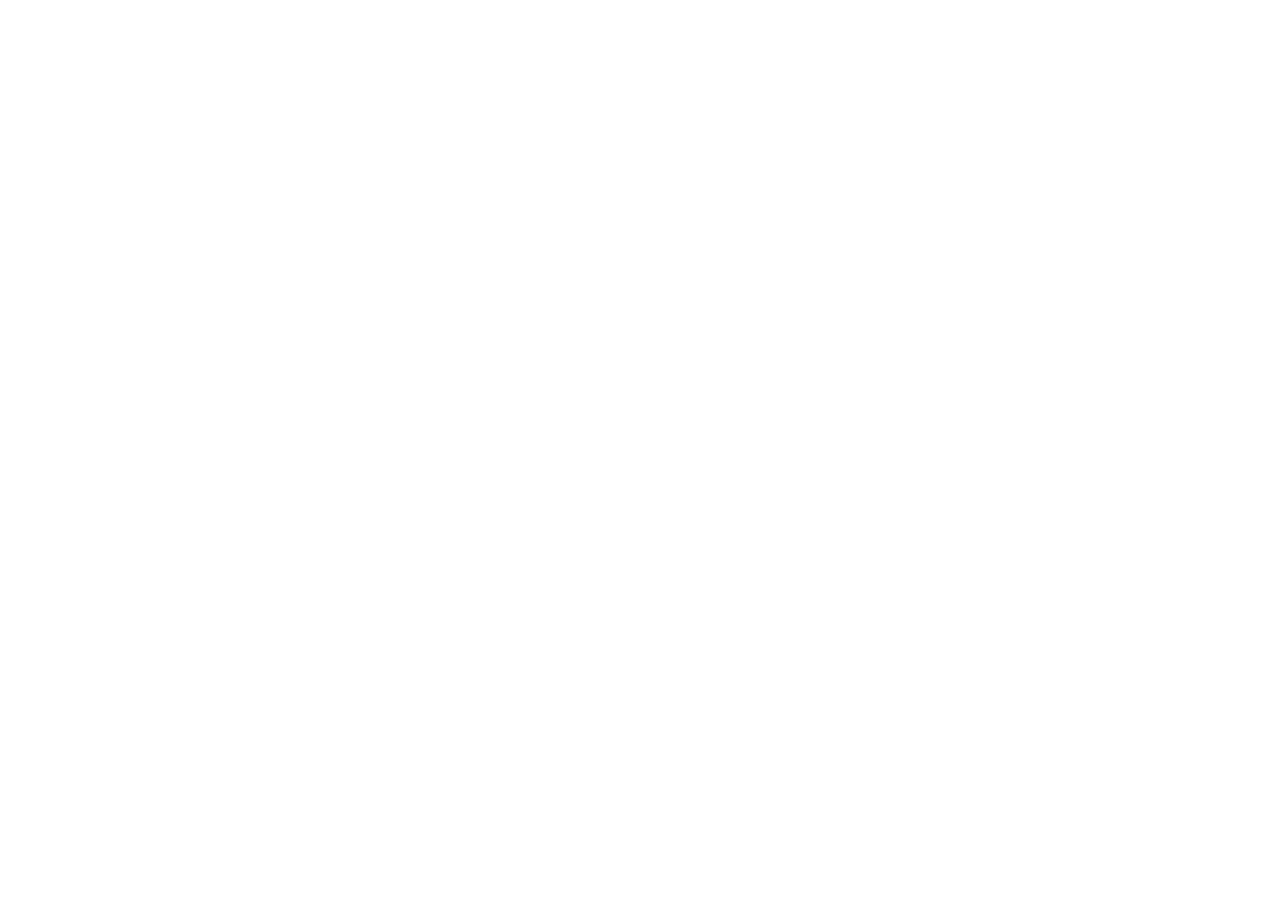
==== index.html @ c6e2e748 "Primeiro Commit" ====
<!DOCTYPE html>
<html lang="pt-BR">
<head>
    <meta charset="UTF-8">
    <meta name="viewport" content="width=device-width, initial-scale=1.0">
    <title>Projeto Sites Dupla</title>
</head>
<body>
    
</body>
</html>
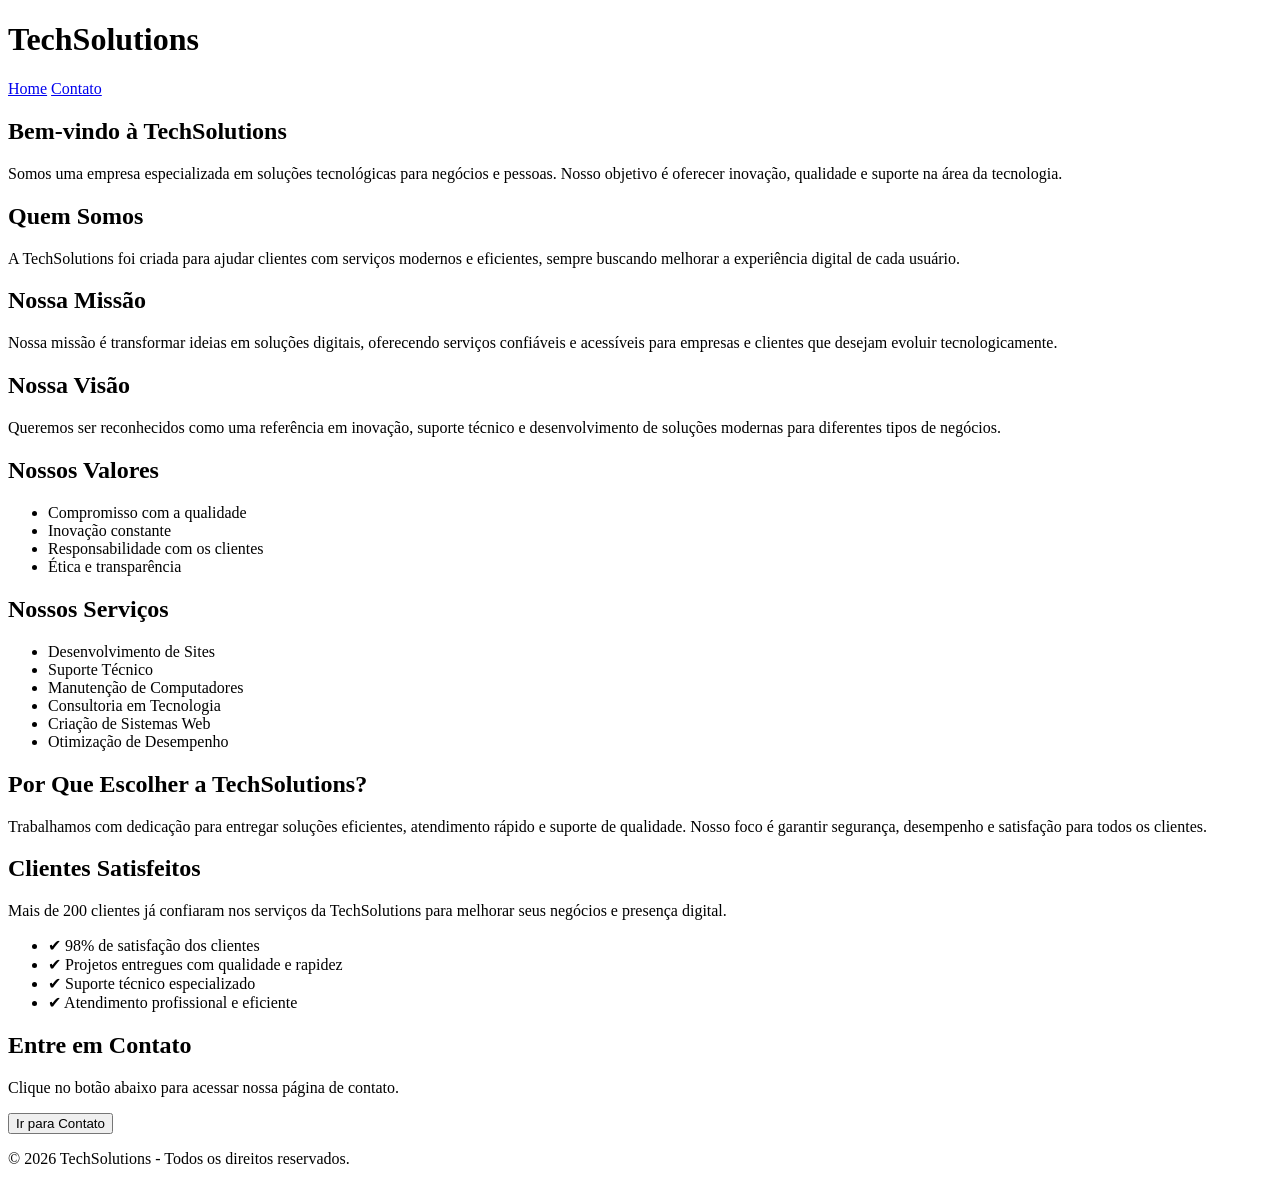
==== commit c11551cc: "Estrutura inicial da home" ====
--- a/index.html
+++ b/index.html
@@ -1,11 +1,135 @@
 <!DOCTYPE html>
 <html lang="pt-BR">
+
 <head>
     <meta charset="UTF-8">
     <meta name="viewport" content="width=device-width, initial-scale=1.0">
-    <title>Projeto Sites Dupla</title>
+    <title>TechSolutions</title>
+
+    <link rel="stylesheet" href="style.css">
 </head>
+
 <body>
-    
+
+    <header>
+        <h1>TechSolutions</h1>
+
+        <nav>
+            <a href="index.html">Home</a>
+            <a href="contato.html">Contato</a>
+        </nav>
+    </header>
+
+    <main>
+
+        <section>
+            <h2>Bem-vindo à TechSolutions</h2>
+
+            <p>
+                Somos uma empresa especializada em soluções tecnológicas
+                para negócios e pessoas. Nosso objetivo é oferecer
+                inovação, qualidade e suporte na área da tecnologia.
+            </p>
+        </section>
+
+        <section>
+            <h2>Quem Somos</h2>
+
+            <p>
+                A TechSolutions foi criada para ajudar clientes com
+                serviços modernos e eficientes, sempre buscando
+                melhorar a experiência digital de cada usuário.
+            </p>
+        </section>
+
+        <section>
+            <h2>Nossa Missão</h2>
+
+            <p>
+                Nossa missão é transformar ideias em soluções digitais,
+                oferecendo serviços confiáveis e acessíveis para empresas
+                e clientes que desejam evoluir tecnologicamente.
+            </p>
+        </section>
+
+        <section>
+            <h2>Nossa Visão</h2>
+
+            <p>
+                Queremos ser reconhecidos como uma referência em inovação,
+                suporte técnico e desenvolvimento de soluções modernas
+                para diferentes tipos de negócios.
+            </p>
+        </section>
+
+        <section>
+            <h2>Nossos Valores</h2>
+
+            <ul>
+                <li>Compromisso com a qualidade</li>
+                <li>Inovação constante</li>
+                <li>Responsabilidade com os clientes</li>
+                <li>Ética e transparência</li>
+            </ul>
+        </section>
+
+        <section>
+            <h2>Nossos Serviços</h2>
+
+            <ul>
+                <li>Desenvolvimento de Sites</li>
+                <li>Suporte Técnico</li>
+                <li>Manutenção de Computadores</li>
+                <li>Consultoria em Tecnologia</li>
+                <li>Criação de Sistemas Web</li>
+                <li>Otimização de Desempenho</li>
+            </ul>
+        </section>
+
+        <section>
+            <h2>Por Que Escolher a TechSolutions?</h2>
+
+            <p>
+                Trabalhamos com dedicação para entregar soluções eficientes,
+                atendimento rápido e suporte de qualidade. Nosso foco é garantir
+                segurança, desempenho e satisfação para todos os clientes.
+            </p>
+        </section>
+
+        <section>
+            <h2>Clientes Satisfeitos</h2>
+
+            <p>
+                Mais de 200 clientes já confiaram nos serviços da TechSolutions
+                para melhorar seus negócios e presença digital.
+            </p>
+
+            <ul>
+                <li>✔ 98% de satisfação dos clientes</li>
+                <li>✔ Projetos entregues com qualidade e rapidez</li>
+                <li>✔ Suporte técnico especializado</li>
+                <li>✔ Atendimento profissional e eficiente</li>
+            </ul>
+        </section>
+
+        <section>
+            <h2>Entre em Contato</h2>
+
+            <p>
+                Clique no botão abaixo para acessar nossa página de contato.
+            </p>
+
+            <a href="contato.html">
+                <button>Ir para Contato</button>
+            </a>
+        </section>
+
+    </main>
+
+    <footer>
+        <p>© 2026 TechSolutions - Todos os direitos reservados.</p>
+    </footer>
+
 </body>
+
 </html>
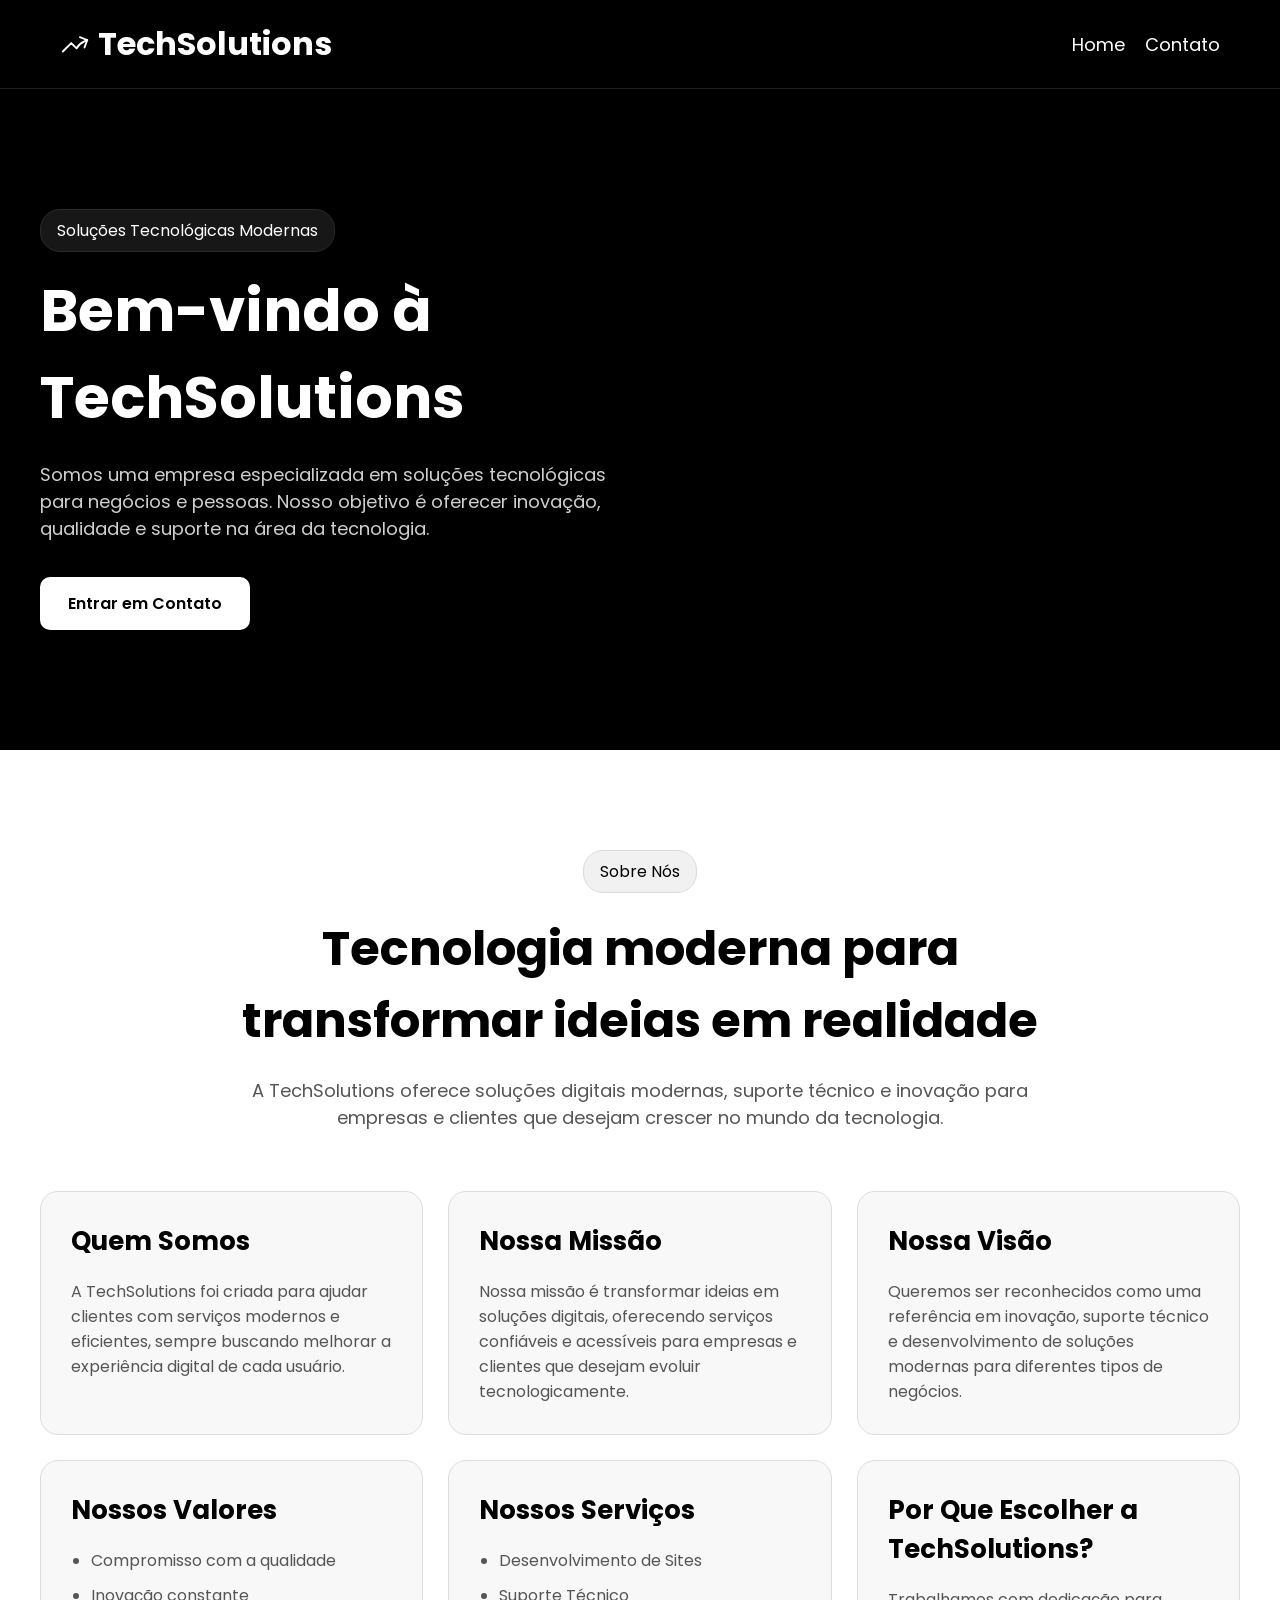
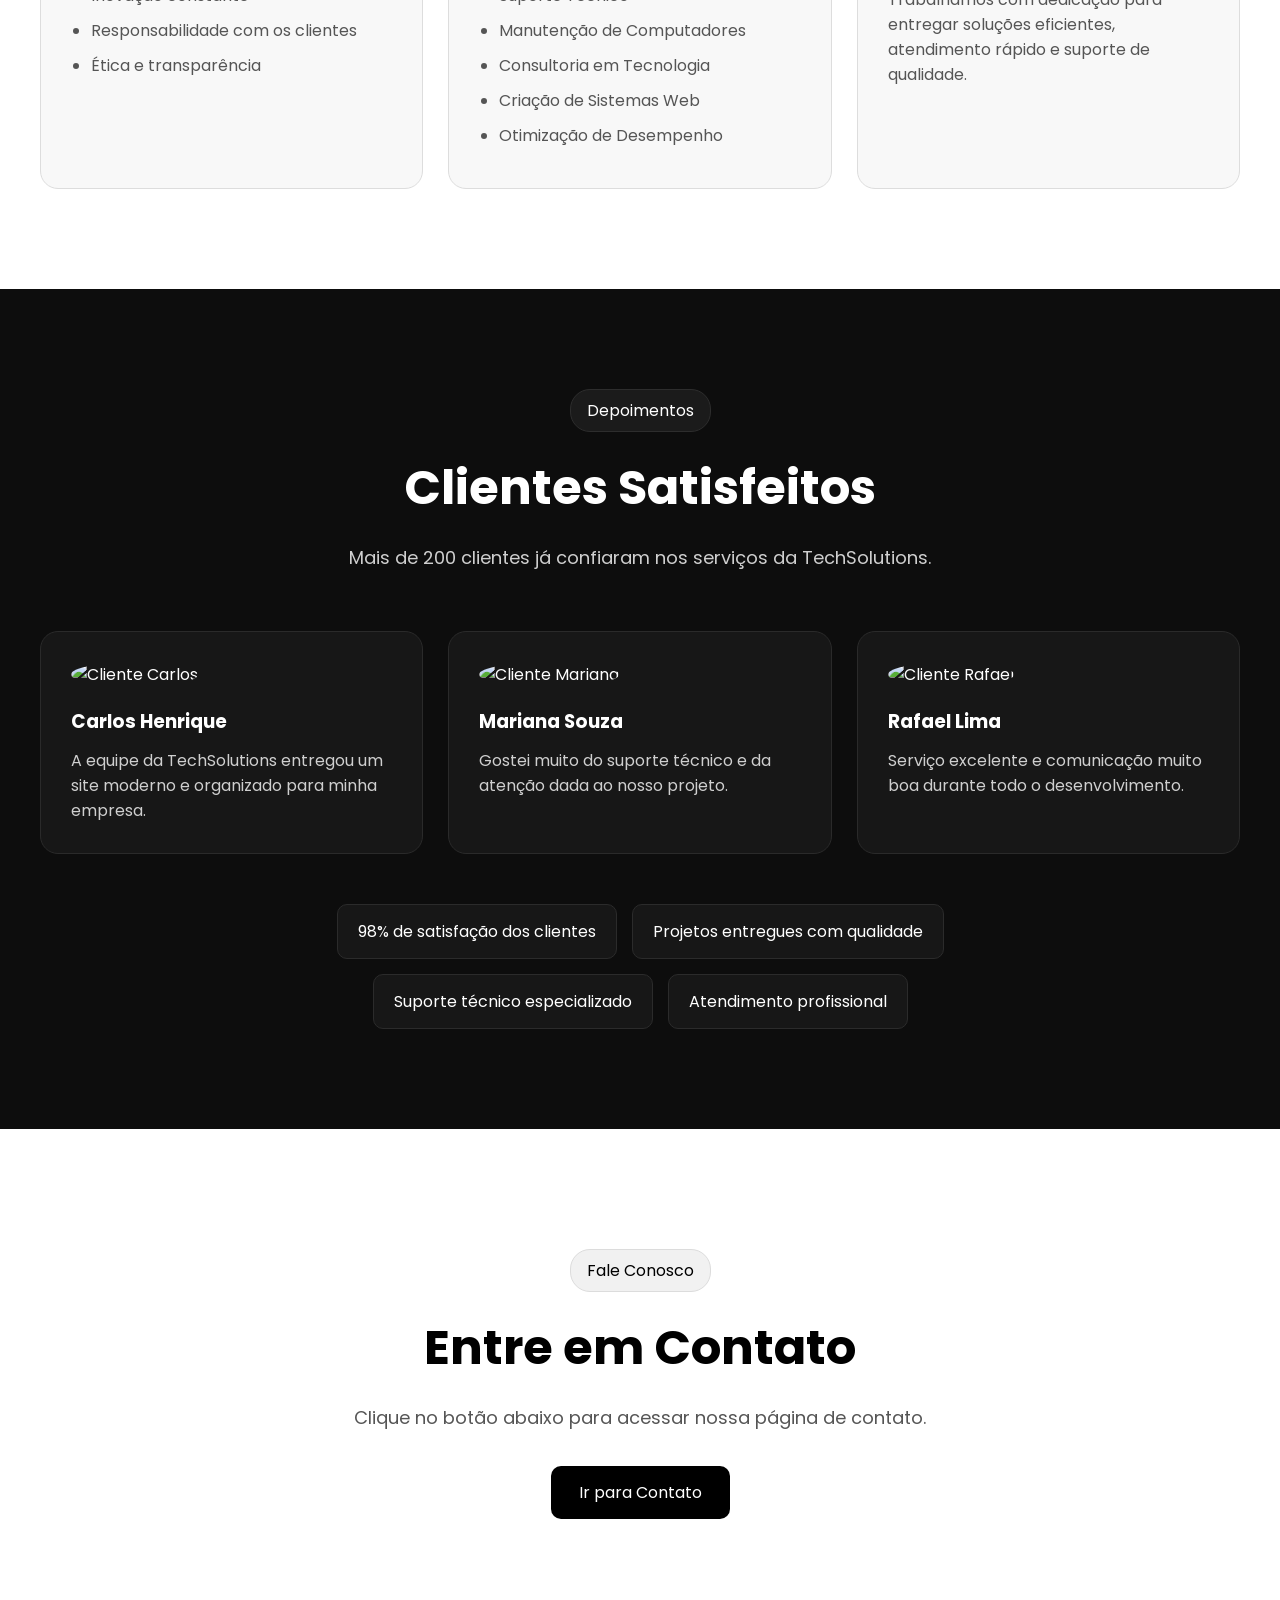
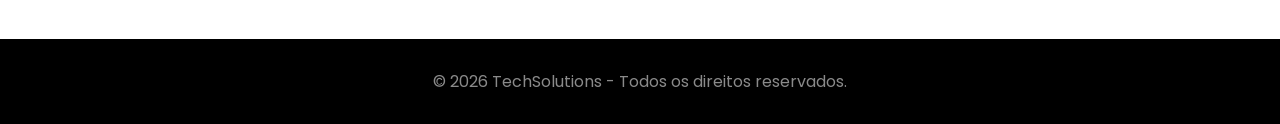
==== commit 4e168e0e: "css da página inicial e adicionando sessões" ====
--- a/index.html
+++ b/index.html
@@ -12,116 +12,258 @@
 <body>
 
     <header>
-        <h1>TechSolutions</h1>
-
-        <nav>
-            <a href="index.html">Home</a>
-            <a href="contato.html">Contato</a>
-        </nav>
+
+        <div class="cabecalho">
+
+            <div class="logo">
+
+                <svg xmlns="http://www.w3.org/2000/svg" fill="none" viewBox="0 0 24 24" stroke-width="1.5"
+                    stroke="currentColor">
+
+                    <path stroke-linecap="round" stroke-linejoin="round"
+                        d="M2.25 18 9 11.25l4.306 4.306a11.95 11.95 0 0 1 5.814-5.518l2.74-1.22m0 0-5.94-2.281m5.94 2.28-2.28 5.941" />
+
+                </svg>
+
+                <h1>TechSolutions</h1>
+
+            </div>
+
+            <nav>
+                <a href="index.html">Home</a>
+                <a href="contato.html">Contato</a>
+            </nav>
+
+        </div>
+
     </header>
 
     <main>
 
-        <section>
-            <h2>Bem-vindo à TechSolutions</h2>
-
-            <p>
-                Somos uma empresa especializada em soluções tecnológicas
-                para negócios e pessoas. Nosso objetivo é oferecer
-                inovação, qualidade e suporte na área da tecnologia.
-            </p>
-        </section>
-
-        <section>
-            <h2>Quem Somos</h2>
-
-            <p>
-                A TechSolutions foi criada para ajudar clientes com
-                serviços modernos e eficientes, sempre buscando
-                melhorar a experiência digital de cada usuário.
-            </p>
-        </section>
-
-        <section>
-            <h2>Nossa Missão</h2>
-
-            <p>
-                Nossa missão é transformar ideias em soluções digitais,
-                oferecendo serviços confiáveis e acessíveis para empresas
-                e clientes que desejam evoluir tecnologicamente.
-            </p>
-        </section>
-
-        <section>
-            <h2>Nossa Visão</h2>
-
-            <p>
-                Queremos ser reconhecidos como uma referência em inovação,
-                suporte técnico e desenvolvimento de soluções modernas
-                para diferentes tipos de negócios.
-            </p>
-        </section>
-
-        <section>
-            <h2>Nossos Valores</h2>
-
-            <ul>
-                <li>Compromisso com a qualidade</li>
-                <li>Inovação constante</li>
-                <li>Responsabilidade com os clientes</li>
-                <li>Ética e transparência</li>
+        <section class="banner">
+
+            <div class="banner-conteudo">
+
+                <span class="banner-texto">
+                    Soluções Tecnológicas Modernas
+                </span>
+
+                <h2 class="banner-titulo">
+                    Bem-vindo à TechSolutions
+                </h2>
+
+                <p class="banner-descricao">
+                    Somos uma empresa especializada em soluções tecnológicas
+                    para negócios e pessoas. Nosso objetivo é oferecer
+                    inovação, qualidade e suporte na área da tecnologia.
+                </p>
+
+                <a href="contato.html" class="banner-botao">
+                    Entrar em Contato
+                </a>
+
+            </div>
+
+        </section>
+
+        <section class="sobre">
+
+            <div class="sobre-topo">
+
+                <span class="sobre-texto">
+                    Sobre Nós
+                </span>
+
+                <h2>
+                    Tecnologia moderna para transformar ideias em realidade
+                </h2>
+
+                <p>
+                    A TechSolutions oferece soluções digitais modernas,
+                    suporte técnico e inovação para empresas e clientes
+                    que desejam crescer no mundo da tecnologia.
+                </p>
+
+            </div>
+
+            <div class="sobre-cards">
+
+                <div class="card">
+                    <h3>Quem Somos</h3>
+
+                    <p>
+                        A TechSolutions foi criada para ajudar clientes com
+                        serviços modernos e eficientes, sempre buscando
+                        melhorar a experiência digital de cada usuário.
+                    </p>
+                </div>
+
+                <div class="card">
+                    <h3>Nossa Missão</h3>
+
+                    <p>
+                        Nossa missão é transformar ideias em soluções digitais,
+                        oferecendo serviços confiáveis e acessíveis para empresas
+                        e clientes que desejam evoluir tecnologicamente.
+                    </p>
+                </div>
+
+                <div class="card">
+                    <h3>Nossa Visão</h3>
+
+                    <p>
+                        Queremos ser reconhecidos como uma referência em inovação,
+                        suporte técnico e desenvolvimento de soluções modernas
+                        para diferentes tipos de negócios.
+                    </p>
+                </div>
+
+                <div class="card">
+                    <h3>Nossos Valores</h3>
+
+                    <ul>
+                        <li>Compromisso com a qualidade</li>
+                        <li>Inovação constante</li>
+                        <li>Responsabilidade com os clientes</li>
+                        <li>Ética e transparência</li>
+                    </ul>
+                </div>
+
+                <div class="card">
+                    <h3>Nossos Serviços</h3>
+
+                    <ul>
+                        <li>Desenvolvimento de Sites</li>
+                        <li>Suporte Técnico</li>
+                        <li>Manutenção de Computadores</li>
+                        <li>Consultoria em Tecnologia</li>
+                        <li>Criação de Sistemas Web</li>
+                        <li>Otimização de Desempenho</li>
+                    </ul>
+                </div>
+
+                <div class="card">
+                    <h3>Por Que Escolher a TechSolutions?</h3>
+
+                    <p>
+                        Trabalhamos com dedicação para entregar soluções eficientes,
+                        atendimento rápido e suporte de qualidade.
+                    </p>
+                </div>
+
+            </div>
+
+        </section>
+
+        <section class="clientes">
+
+            <div class="clientes-topo">
+
+                <span class="clientes-texto">
+                    Depoimentos
+                </span>
+
+                <h2>Clientes Satisfeitos</h2>
+
+                <p>
+                    Mais de 200 clientes já confiaram nos serviços da TechSolutions.
+                </p>
+
+            </div>
+
+            <div class="clientes-cards">
+
+                <div class="cliente">
+
+                    <div class="foto">
+                        <img src="https://img.magnific.com/fotos-gratis/jovem-barbudo-com-camisa-listrada_273609-5677.jpg?semt=ais_hybrid&w=740&q=80"
+                            alt="Cliente Carlos">
+                    </div>
+
+                    <div class="comentario">
+
+                        <h3>Carlos Henrique</h3>
+
+                        <p>
+                            A equipe da TechSolutions entregou um site moderno
+                            e organizado para minha empresa.
+                        </p>
+
+                    </div>
+
+                </div>
+
+                <div class="cliente">
+
+                    <div class="foto">
+                        <img src="https://img.freepik.com/fotos-gratis/mulher-jovem-e-bonita-com-um-sorriso-largo_1303-17214.jpg"
+                            alt="Cliente Mariana">
+                    </div>
+
+                    <div class="comentario">
+
+                        <h3>Mariana Souza</h3>
+
+                        <p>
+                            Gostei muito do suporte técnico e da atenção dada
+                            ao nosso projeto.
+                        </p>
+
+                    </div>
+
+                </div>
+
+                <div class="cliente">
+
+                    <div class="foto">
+                        <img src="https://img.freepik.com/fotos-gratis/homem-sorridente-com-os-bracos-cruzados_1187-3061.jpg"
+                            alt="Cliente Rafael">
+                    </div>
+
+                    <div class="comentario">
+
+                        <h3>Rafael Lima</h3>
+
+                        <p>
+                            Serviço excelente e comunicação muito boa durante todo
+                            o desenvolvimento.
+                        </p>
+
+                    </div>
+
+                </div>
+
+            </div>
+
+            <ul class="info-clientes">
+                <li>98% de satisfação dos clientes</li>
+                <li>Projetos entregues com qualidade</li>
+                <li>Suporte técnico especializado</li>
+                <li>Atendimento profissional</li>
             </ul>
-        </section>
-
-        <section>
-            <h2>Nossos Serviços</h2>
-
-            <ul>
-                <li>Desenvolvimento de Sites</li>
-                <li>Suporte Técnico</li>
-                <li>Manutenção de Computadores</li>
-                <li>Consultoria em Tecnologia</li>
-                <li>Criação de Sistemas Web</li>
-                <li>Otimização de Desempenho</li>
-            </ul>
-        </section>
-
-        <section>
-            <h2>Por Que Escolher a TechSolutions?</h2>
-
-            <p>
-                Trabalhamos com dedicação para entregar soluções eficientes,
-                atendimento rápido e suporte de qualidade. Nosso foco é garantir
-                segurança, desempenho e satisfação para todos os clientes.
-            </p>
-        </section>
-
-        <section>
-            <h2>Clientes Satisfeitos</h2>
-
-            <p>
-                Mais de 200 clientes já confiaram nos serviços da TechSolutions
-                para melhorar seus negócios e presença digital.
-            </p>
-
-            <ul>
-                <li>✔ 98% de satisfação dos clientes</li>
-                <li>✔ Projetos entregues com qualidade e rapidez</li>
-                <li>✔ Suporte técnico especializado</li>
-                <li>✔ Atendimento profissional e eficiente</li>
-            </ul>
-        </section>
-
-        <section>
-            <h2>Entre em Contato</h2>
-
-            <p>
-                Clique no botão abaixo para acessar nossa página de contato.
-            </p>
-
-            <a href="contato.html">
-                <button>Ir para Contato</button>
-            </a>
+
+        </section>
+
+        <section class="contato">
+
+            <div class="contato-conteudo">
+
+                <span class="contato-texto">
+                    Fale Conosco
+                </span>
+
+                <h2>Entre em Contato</h2>
+
+                <p>
+                    Clique no botão abaixo para acessar nossa página de contato.
+                </p>
+
+                <a href="contato.html" class="contato-botao">
+                    Ir para Contato
+                </a>
+
+            </div>
+
         </section>
 
     </main>
--- a/style.css
+++ b/style.css
@@ -0,0 +1,304 @@
+@import url('https://fonts.googleapis.com/css2?family=Poppins:wght@300;400;500;600;700&display=swap');
+
+* {
+    box-sizing: border-box;
+    padding: 0;
+    margin: 0;
+    font-family: "Poppins", sans-serif;
+}
+
+body {
+    background-color: #0a0a0a;
+}
+
+header {
+    background-color: #000;
+    color: white;
+    border-bottom: 1px solid #1f1f1f;
+}
+
+.cabecalho {
+    max-width: 1200px;
+    margin: 0 auto;
+    padding: 20px;
+
+    display: flex;
+    justify-content: space-between;
+    align-items: center;
+}
+
+.logo {
+    display: flex;
+    align-items: center;
+    gap: 8px;
+}
+
+.logo svg {
+    height: 30px;
+}
+
+nav {
+    display: flex;
+    gap: 20px;
+}
+
+nav a {
+    color: white;
+    text-decoration: none;
+    font-size: 18px;
+}
+
+nav a:hover {
+    color: #cfcfcf;
+}
+
+.banner {
+    background-color: black;
+    color: white;
+    padding: 120px 20px;
+}
+
+.banner-conteudo {
+    max-width: 1200px;
+    margin: 0 auto;
+}
+
+.banner-texto {
+    display: inline-block;
+    background-color: #171717;
+    border: 1px solid #2b2b2b;
+    padding: 8px 16px;
+    border-radius: 20px;
+    margin-bottom: 15px;
+}
+
+.banner-titulo {
+    font-size: 58px;
+    max-width: 700px;
+    margin-bottom: 20px;
+}
+
+.banner-descricao {
+    font-size: 18px;
+    color: #cfcfcf;
+    max-width: 600px;
+    margin-bottom: 35px;
+}
+
+.banner-botao {
+    display: inline-block;
+    background-color: white;
+    color: black;
+    text-decoration: none;
+    padding: 14px 28px;
+    border-radius: 10px;
+    font-weight: 600;
+}
+
+.banner-botao:hover {
+    background-color: #dcdcdc;
+}
+
+.sobre {
+    background-color: white;
+    color: black;
+    padding: 100px 20px;
+}
+
+.sobre-topo {
+    max-width: 800px;
+    margin: 0 auto 60px auto;
+    text-align: center;
+}
+
+.sobre-texto {
+    display: inline-block;
+    background-color: #f1f1f1;
+    border: 1px solid #dcdcdc;
+    padding: 8px 16px;
+    border-radius: 20px;
+    margin-bottom: 20px;
+}
+
+.sobre-topo h2 {
+    font-size: 48px;
+    margin-bottom: 20px;
+}
+
+.sobre-topo p {
+    color: #555;
+    font-size: 18px;
+}
+
+.sobre-cards {
+    max-width: 1200px;
+    margin: 0 auto;
+
+    display: grid;
+    grid-template-columns: repeat(auto-fit, minmax(320px, 1fr));
+
+    gap: 25px;
+}
+
+.card {
+    background-color: #f8f8f8;
+    border: 1px solid #dddddd;
+    border-radius: 18px;
+    padding: 30px;
+}
+
+.card h3 {
+    font-size: 26px;
+    margin-bottom: 18px;
+}
+
+.card p,
+.card li {
+    color: #555;
+}
+
+.card ul {
+    padding-left: 20px;
+}
+
+.card li {
+    margin-bottom: 10px;
+}
+
+.clientes {
+    background-color: #0d0d0d;
+    color: white;
+    padding: 100px 20px;
+}
+
+.clientes-topo {
+    max-width: 700px;
+    margin: 0 auto 60px auto;
+    text-align: center;
+}
+
+.clientes-texto {
+    display: inline-block;
+    background-color: #1b1b1b;
+    border: 1px solid #2d2d2d;
+    padding: 8px 16px;
+    border-radius: 20px;
+    margin-bottom: 20px;
+}
+
+.clientes-topo h2 {
+    font-size: 48px;
+    margin-bottom: 20px;
+}
+
+.clientes-topo p {
+    color: #cfcfcf;
+    font-size: 18px;
+}
+
+.clientes-cards {
+    max-width: 1200px;
+    margin: 0 auto;
+
+    display: grid;
+    grid-template-columns: repeat(auto-fit, minmax(300px, 1fr));
+
+    gap: 25px;
+}
+
+.cliente {
+    background-color: #171717;
+    border: 1px solid #2a2a2a;
+    border-radius: 18px;
+    padding: 30px;
+}
+
+.foto img {
+    width: 80px;
+    height: 80px;
+    border-radius: 50%;
+    margin-bottom: 20px;
+}
+
+.comentario h3 {
+    margin-bottom: 12px;
+}
+
+.comentario p {
+    color: #cfcfcf;
+}
+
+.info-clientes {
+    max-width: 800px;
+    margin: 50px auto 0 auto;
+
+    display: flex;
+    justify-content: center;
+    flex-wrap: wrap;
+
+    gap: 15px;
+
+    list-style: none;
+}
+
+.info-clientes li {
+    background-color: #171717;
+    border: 1px solid #2b2b2b;
+    padding: 14px 20px;
+    border-radius: 10px;
+}
+
+.contato {
+    background-color: white;
+    color: black;
+    padding: 120px 20px;
+    text-align: center;
+}
+
+.contato-conteudo {
+    max-width: 700px;
+    margin: 0 auto;
+}
+
+.contato-texto {
+    display: inline-block;
+    background-color: #f1f1f1;
+    border: 1px solid #dcdcdc;
+    padding: 8px 16px;
+    border-radius: 20px;
+    margin-bottom: 20px;
+}
+
+.contato h2 {
+    font-size: 48px;
+    margin-bottom: 20px;
+}
+
+.contato p {
+    color: #555;
+    font-size: 18px;
+}
+
+.contato-botao {
+    display: inline-block;
+    margin-top: 35px;
+
+    background-color: black;
+    color: white;
+
+    text-decoration: none;
+
+    padding: 14px 28px;
+    border-radius: 10px;
+}
+
+.contato-botao:hover {
+    background-color: #222;
+}
+
+footer {
+    background-color: black;
+    color: #8a8a8a;
+    text-align: center;
+    padding: 30px 20px;
+}
